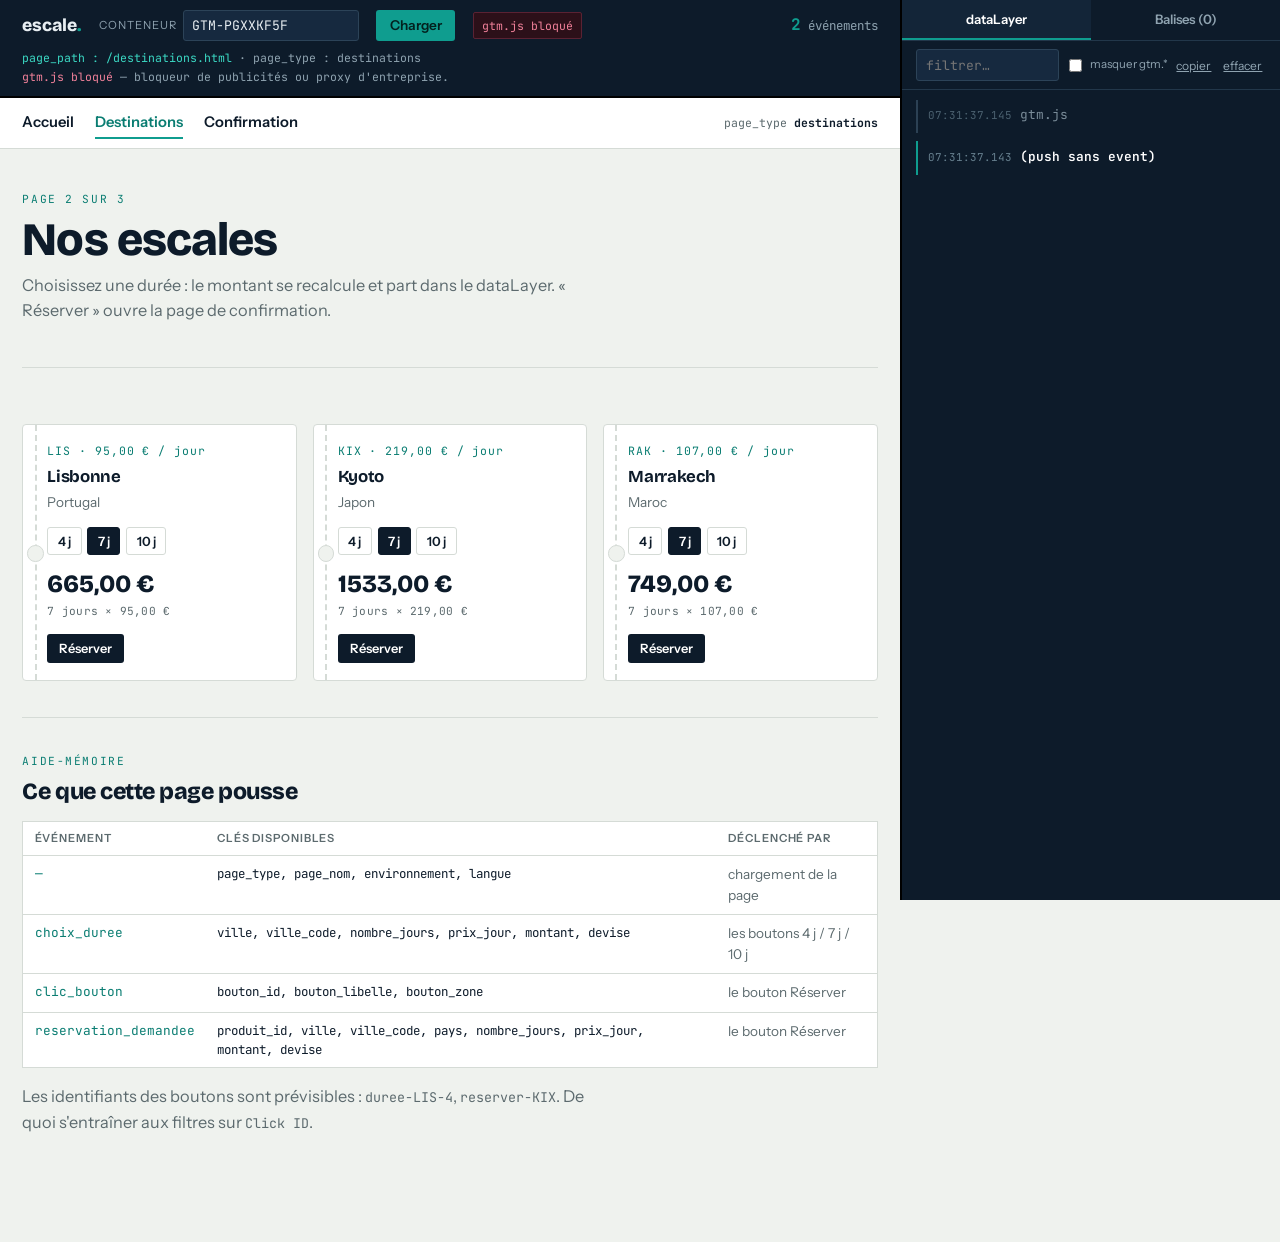
==== destinations.html @ 13f32eaa "Add files via upload" ====
<!DOCTYPE html>
<html lang="fr">
<head>
<meta charset="utf-8">
<meta name="viewport" content="width=device-width, initial-scale=1">
<title>Escale — destinations</title>
<link rel="preconnect" href="https://fonts.googleapis.com">
<link rel="preconnect" href="https://fonts.gstatic.com" crossorigin>
<link href="https://fonts.googleapis.com/css2?family=Bricolage+Grotesque:opsz,wght@12..96,500;12..96,700;12..96,800&family=Instrument+Sans:wght@400;500;600&family=JetBrains+Mono:wght@400;600&display=swap" rel="stylesheet">
<link rel="stylesheet" href="escale.css">

<!-- dataLayer + moniteur : AVANT tout le reste -->
<script>
window.dataLayer = window.dataLayer || [];
window.__journal = [];
window.__tampon = [];
window.__journaliser = function (m) { window.__tampon.push(m); };
window.escaleTag = function (n, d) { (window.__tagsEnAttente = window.__tagsEnAttente || []).push([n, d]); };

(function () {
  function installerHook() {
    var dl = window.dataLayer;
    if (!dl || (dl.push && dl.push.__hooke)) return;
    var origine = dl.push;
    var wrapper = function () {
      for (var i = 0; i < arguments.length; i++) {
        try { window.__journaliser(arguments[i]); } catch (e) {}
      }
      return origine.apply(dl, arguments);
    };
    wrapper.__hooke = true;
    dl.push = wrapper;
  }
  window.__installerHook = installerHook;
  installerHook();
  setInterval(installerHook, 400);
})();

dataLayer.push({
  page_type: 'destinations',
  page_nom: 'Liste des destinations',
  environnement: 'formation',
  langue: 'fr'
});
</script>
</head>
<body data-page="destinations">

<header class="barre">
  <div class="barre-inner">
    <div class="marque">escale<span>.</span></div>
    <div class="champ">
      <label for="id-conteneur">Conteneur</label>
      <input type="text" id="id-conteneur" value="GTM-PGXXKF5F" placeholder="GTM-XXXXXXX" spellcheck="false" autocomplete="off">
    </div>
    <button class="btn" id="btn-charger">Charger</button>
    <span class="etat" id="etat-gtm">en attente</span>
    <div class="compteur"><b id="compteur">0</b> événements</div>
    <p class="diag" id="diagnostic"></p>
  </div>
</header>

<nav class="nav">
  <div class="nav-inner">
    <a href="index.html">Accueil</a>
    <a href="destinations.html" aria-current="page">Destinations</a>
    <a href="merci.html">Confirmation</a>
    <span class="chemin">page_type <b>destinations</b></span>
  </div>
</nav>

<main>

  <section class="hero">
    <span class="eyebrow">Page 2 sur 3</span>
    <h1>Nos escales</h1>
    <p class="chapo">Choisissez une durée : le montant se recalcule et part dans le dataLayer. « Réserver » ouvre la page de confirmation.</p>
  </section>

  <section id="offres">
    <div class="villes" id="liste-offres"></div>
    <p class="msg" id="msg-reservation" hidden></p>
  </section>

  <section id="cles">
    <span class="eyebrow">Aide-mémoire</span>
    <h2>Ce que cette page pousse</h2>
    <table class="cles">
      <tr><th>Événement</th><th>Clés disponibles</th><th>Déclenché par</th></tr>
      <tr><td>—</td><td>page_type, page_nom, environnement, langue</td><td>chargement de la page</td></tr>
      <tr><td>choix_duree</td><td>ville, ville_code, nombre_jours, prix_jour, montant, devise</td><td>les boutons 4 j / 7 j / 10 j</td></tr>
      <tr><td>clic_bouton</td><td>bouton_id, bouton_libelle, bouton_zone</td><td>le bouton Réserver</td></tr>
      <tr><td>reservation_demandee</td><td>produit_id, ville, ville_code, pays, nombre_jours, prix_jour, montant, devise</td><td>le bouton Réserver</td></tr>
    </table>
    <p class="chapo" style="margin-top:1rem">Les identifiants des boutons sont prévisibles : <code>duree-LIS-4</code>, <code>reserver-KIX</code>. De quoi s'entraîner aux filtres sur <code>Click ID</code>.</p>
  </section>

</main>

<button class="dock-bascule" id="dock-bascule" aria-expanded="false">Journal (<span id="compteur-mobile">0</span>)</button>

<aside class="dock" id="dock" aria-label="Journal">
  <div class="dock-tete">
    <button data-panneau="flux" aria-selected="true">dataLayer</button>
    <button data-panneau="balises" aria-selected="false">Balises (<span id="compteur-balises">0</span>)</button>
  </div>
  <div class="dock-outils">
    <input type="search" id="filtre" placeholder="filtrer…" aria-label="Filtrer">
    <label class="bascule"><input type="checkbox" id="masquer-gtm"> masquer gtm.*</label>
    <button class="mini-lien" id="btn-copier">copier</button>
    <button class="mini-lien" id="btn-effacer">effacer</button>
  </div>
  <div class="panneau" id="flux" data-actif="1"><p class="panneau-vide">En attente du premier push…</p></div>
  <div class="panneau" id="balises"><p class="panneau-vide">Aucune balise déclenchée.<br><br>Créez une balise <b>HTML personnalisé</b> dans GTM :<br><code>&lt;script&gt;escaleTag('Nom', {ville: {{DL - ville}}});&lt;/script&gt;</code><br><br>Elle s'affichera ici avec les valeurs résolues.</p></div>
</aside>

<script src="escale.js"></script>
</body>
</html>
---- escale.css ----
/* ============================================================
   Escale — bac à sable GTM · feuille de style partagée
   ============================================================ */
:root{
  --nuit:#0D1B2A; --nuit-clair:#16293F;
  --papier:#EFF2EE; --carte:#FFFFFF;
  --signal:#0F9D8F; --signal-sombre:#0A7D72;
  --ambre:#F5A623; --grenat:#C7375A;
  --trait:#D5DBD6; --gris:#5C6A6E;
  --dock:380px;
  --serif:'Bricolage Grotesque', system-ui, sans-serif;
  --texte:'Instrument Sans', system-ui, sans-serif;
  --mono:'JetBrains Mono', ui-monospace, monospace;
}
*{box-sizing:border-box}
body{margin:0;background:var(--papier);color:var(--nuit);font-family:var(--texte);font-size:16px;line-height:1.55;padding-right:var(--dock)}
h1,h2,h3{font-family:var(--serif);font-weight:800;letter-spacing:-.02em;margin:0}
h1{font-size:clamp(1.9rem,4vw,2.9rem);line-height:1.05}
h2{font-size:1.45rem;line-height:1.15}
h3{font-size:1.05rem;font-weight:700}
p{margin:.5rem 0}
a{color:var(--signal-sombre)}
code,.mono{font-family:var(--mono);font-size:.82em}
button{font-family:var(--texte);cursor:pointer;border:none;border-radius:3px}
:focus-visible{outline:2px solid var(--signal);outline-offset:2px}

/* ---------- barre ---------- */
.barre{position:sticky;top:0;z-index:60;background:var(--nuit);color:#E8EEF2;border-bottom:2px solid #000}
.barre-inner{max-width:980px;margin:0 auto;padding:.6rem 1.4rem;display:flex;flex-wrap:wrap;gap:.5rem 1.1rem;align-items:center}
.marque{font-family:var(--serif);font-weight:800;font-size:1.1rem}
.marque span{color:var(--signal)}
.champ{display:flex;gap:.35rem;align-items:center}
.champ label{font-size:.7rem;text-transform:uppercase;letter-spacing:.09em;color:#8FA3B0}
input[type=text],input[type=search]{font-family:var(--mono);font-size:.82rem;background:var(--nuit-clair);color:#E8EEF2;border:1px solid #2C4358;border-radius:3px;padding:.4rem .55rem}
.barre input{width:11rem}
.btn{background:var(--signal);color:#03211E;font-weight:600;font-size:.85rem;padding:.45rem .85rem}
.btn:hover{background:#12B3A3}
.etat{font-family:var(--mono);font-size:.72rem;padding:.2rem .5rem;border-radius:2px;background:#2A1C10;color:var(--ambre);border:1px solid #4A3110}
.etat.ok{background:#052A26;color:var(--signal);border-color:#0A544C}
.etat.ko{background:#2C1019;color:#F08099;border-color:#5A2233}
.compteur{margin-left:auto;font-family:var(--mono);font-size:.78rem;color:#8FA3B0}
.compteur b{color:var(--signal);font-size:1rem}
.diag{flex-basis:100%;font-family:var(--mono);font-size:.72rem;color:#8FA3B0;margin:0;line-height:1.6}
.diag b{color:var(--ambre);font-weight:600}
.diag em{color:#3BD9C4;font-style:normal}
.diag s{color:#F08099;text-decoration:none}

/* ---------- navigation ---------- */
.nav{background:var(--carte);border-bottom:1px solid var(--trait)}
.nav-inner{max-width:980px;margin:0 auto;padding:.55rem 1.4rem;display:flex;flex-wrap:wrap;gap:.3rem 1.3rem;align-items:center}
.nav a{text-decoration:none;color:var(--nuit);font-weight:600;font-size:.92rem;padding:.25rem 0;border-bottom:2px solid transparent}
.nav a:hover{border-bottom-color:var(--trait)}
.nav a[aria-current="page"]{border-bottom-color:var(--signal);color:var(--signal-sombre)}
.nav .chemin{margin-left:auto;font-family:var(--mono);font-size:.72rem;color:var(--gris)}
.nav .chemin b{color:var(--nuit)}

/* ---------- contenu ---------- */
main{max-width:980px;margin:0 auto;padding:0 1.4rem 4rem}
section{padding:2.2rem 0;border-bottom:1px solid var(--trait)}
section:last-child{border-bottom:none}
.eyebrow{font-family:var(--mono);font-size:.7rem;letter-spacing:.14em;text-transform:uppercase;color:var(--signal-sombre);margin-bottom:.5rem;display:block}
.chapo{font-size:1.02rem;color:var(--gris);max-width:54ch}
.hero{padding:2.6rem 0 2.2rem;border-bottom:1px solid var(--trait)}
.actions{display:flex;flex-wrap:wrap;gap:.5rem;margin-top:1.2rem}
.btn-clair{background:var(--nuit);color:#fff;font-weight:600;font-size:.9rem;padding:.6rem 1.05rem;text-decoration:none;display:inline-block}
.btn-clair:hover{background:var(--nuit-clair);color:#fff}
.btn-bord{background:transparent;color:var(--nuit);border:1px solid var(--nuit);font-weight:600;font-size:.9rem;padding:.6rem 1.05rem;text-decoration:none;display:inline-block}
.btn-bord:hover{background:#E2E7E3}
.msg{margin-top:.7rem;font-size:.88rem;color:var(--signal-sombre);font-weight:600}
.msg.err{color:var(--grenat)}

/* ---------- cartes villes ---------- */
.villes{display:grid;grid-template-columns:repeat(auto-fit,minmax(250px,1fr));gap:1rem;margin-top:1.3rem}
.ville{background:var(--carte);border:1px solid var(--trait);border-radius:4px;padding:1.1rem 1.1rem 1.1rem 1.5rem;position:relative;overflow:hidden}
.ville::before{content:"";position:absolute;left:.7rem;top:0;bottom:0;border-left:2px dashed var(--trait)}
.ville::after{content:"";position:absolute;left:.25rem;top:50%;width:.9rem;height:.9rem;margin-top:-.45rem;border-radius:50%;background:var(--papier);border:1px solid var(--trait)}
.code-vol{font-family:var(--mono);font-size:.72rem;color:var(--signal-sombre);letter-spacing:.08em}
.ville h3{margin:.25rem 0 .1rem}
.ville .pays{font-size:.85rem;color:var(--gris)}
.jours{display:flex;gap:.35rem;margin:.9rem 0 .6rem;flex-wrap:wrap}
.jours button{background:transparent;border:1px solid var(--trait);color:var(--nuit);font-size:.8rem;font-weight:600;padding:.35rem .6rem}
.jours button[aria-pressed="true"]{background:var(--nuit);color:#fff;border-color:var(--nuit)}
.montant{font-family:var(--serif);font-size:1.55rem;font-weight:800;margin:.2rem 0 .8rem}
.montant small{font-family:var(--mono);font-size:.7rem;font-weight:400;color:var(--gris);display:block;letter-spacing:.02em}
.btn-mini{background:var(--nuit);color:#fff;font-size:.8rem;padding:.45rem .75rem;font-weight:600}
.btn-mini.creux{background:transparent;color:var(--nuit);border:1px solid var(--trait)}
.btn-mini.creux:hover{border-color:var(--nuit)}

/* ---------- reçu ---------- */
.recu{background:var(--carte);border:1px solid var(--trait);border-radius:4px;padding:1.5rem 1.5rem 1.5rem 2.1rem;position:relative;overflow:hidden;max-width:460px;margin-top:1.3rem}
.recu::before{content:"";position:absolute;left:1rem;top:0;bottom:0;border-left:2px dashed var(--trait)}
.recu-tampon{display:inline-block;font-family:var(--mono);font-size:.7rem;letter-spacing:.1em;text-transform:uppercase;color:var(--signal-sombre);border:1px solid var(--signal);padding:.2rem .5rem;border-radius:2px}
.recu dl{display:grid;grid-template-columns:auto 1fr;gap:.35rem 1rem;margin:1rem 0 0}
.recu dt{color:var(--gris);font-size:.75rem;text-transform:uppercase;letter-spacing:.06em}
.recu dd{margin:0;font-family:var(--mono);font-size:.88rem}
.recu .total{font-family:var(--serif);font-size:1.6rem;font-weight:800;margin-top:1rem}

/* ---------- tableau des variables ---------- */
.cles{width:100%;border-collapse:collapse;margin-top:1rem;font-size:.85rem;background:var(--carte);border:1px solid var(--trait)}
.cles th,.cles td{text-align:left;padding:.5rem .7rem;border-bottom:1px solid var(--trait);vertical-align:top}
.cles th{font-size:.7rem;text-transform:uppercase;letter-spacing:.08em;color:var(--gris);font-weight:600}
.cles tr:last-child td{border-bottom:none}
.cles td:first-child{font-family:var(--mono);font-size:.8rem;color:var(--signal-sombre);white-space:nowrap}
.cles td:nth-child(2){font-family:var(--mono);font-size:.78rem;color:var(--nuit)}
.cles td:last-child{color:var(--gris)}

/* ---------- dock ---------- */
.dock{position:fixed;top:0;right:0;bottom:0;width:var(--dock);z-index:70;background:var(--nuit);color:#DCE6EC;display:flex;flex-direction:column;border-left:2px solid #000}
.dock-tete{display:flex;border-bottom:1px solid #22374A}
.dock-tete button{flex:1;background:transparent;color:#8FA3B0;font-size:.82rem;font-weight:600;padding:.7rem .5rem;border-bottom:2px solid transparent;border-radius:0}
.dock-tete button[aria-selected="true"]{color:#fff;border-bottom-color:var(--signal);background:#132538}
.dock-outils{display:flex;gap:.35rem;flex-wrap:wrap;padding:.5rem .9rem;border-bottom:1px solid #22374A;align-items:center}
.dock-outils input[type=search]{flex:1;min-width:6rem}
.mini-lien{background:none;border:none;color:#8FA3B0;font-size:.75rem;text-decoration:underline;padding:.2rem;cursor:pointer}
.mini-lien:hover{color:var(--signal)}
.bascule{display:flex;align-items:center;gap:.3rem;font-size:.72rem;color:#8FA3B0;cursor:pointer}
.panneau{flex:1;overflow-y:auto;padding:.6rem .9rem 2rem;display:none}
.panneau[data-actif="1"]{display:block}
.entree{border-left:2px solid var(--signal);padding:.35rem 0 .5rem .6rem;margin-bottom:.5rem}
.entree.gtm{border-left-color:#3A5266;opacity:.7}
.entree.balise{border-left-color:#fff}
.entree-tete{display:flex;gap:.5rem;align-items:baseline;cursor:pointer}
.horo{font-family:var(--mono);font-size:.68rem;color:#67808F;flex-shrink:0}
.nom{font-family:var(--mono);font-size:.8rem;font-weight:600;color:#fff;word-break:break-all}
.entree.gtm .nom{color:#A8BCC8;font-weight:400}
.entree pre{display:none;margin:.4rem 0 0;padding:.5rem;background:#081420;border:1px solid #1D3247;border-radius:3px;font-family:var(--mono);font-size:.7rem;line-height:1.45;color:#B6D8D2;white-space:pre-wrap;word-break:break-word;max-height:16rem;overflow:auto}
.entree.ouvert pre{display:block}
.panneau-vide{color:#67808F;font-size:.82rem;padding:1rem 0;line-height:1.6}
.panneau-vide code{color:#3BD9C4;background:#0A1D2C;padding:.1rem .3rem;border-radius:2px}
.dock-bascule{display:none}

@media (prefers-reduced-motion:no-preference){
  .entree{animation:apparait .28s ease-out}
  @keyframes apparait{from{opacity:0;transform:translateY(-4px)}to{opacity:1;transform:none}}
}
@media (max-width:1000px){
  body{padding-right:0}
  .dock{top:auto;left:0;width:auto;height:60vh;transform:translateY(100%);transition:transform .25s ease;border-left:none;border-top:2px solid #000}
  .dock.ouvert{transform:none}
  .dock-bascule{display:block;position:fixed;right:1rem;bottom:1rem;z-index:80;background:var(--signal);color:#03211E;font-weight:700;font-size:.85rem;padding:.7rem 1rem;box-shadow:0 4px 14px rgba(0,0,0,.25);border-radius:3px}
  .compteur{margin-left:0}
  .nav .chemin{margin-left:0;flex-basis:100%}
}
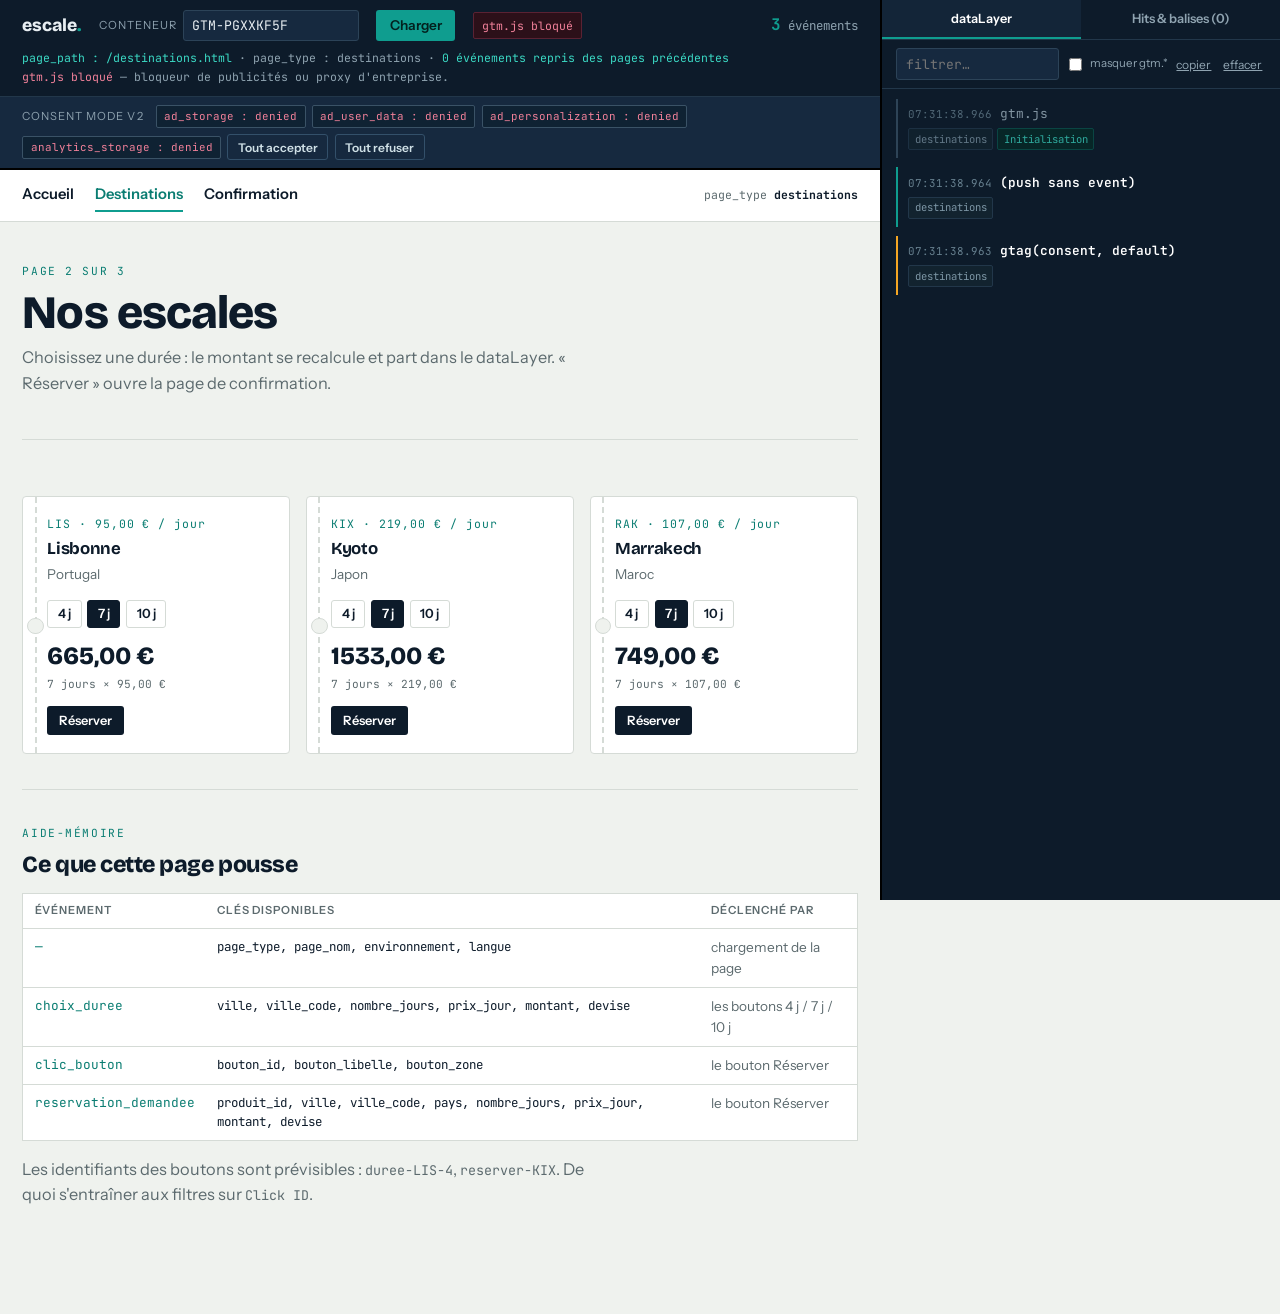
==== commit 12ad931d: "Add files via upload" ====
--- a/destinations.html
+++ b/destinations.html
@@ -36,6 +36,23 @@
   setInterval(installerHook, 400);
 })();
 
+// Consent Mode v2 — restauré depuis la session, AVANT le chargement de GTM.
+function gtag() { dataLayer.push(arguments); }
+window.__consentInitial = { ad_storage: 'denied', ad_user_data: 'denied', ad_personalization: 'denied', analytics_storage: 'denied' };
+try {
+  var sauvegarde = sessionStorage.getItem('escale_consent');
+  if (sauvegarde) window.__consentInitial = JSON.parse(sauvegarde);
+} catch (e) {}
+gtag('consent', 'default', {
+  ad_storage: window.__consentInitial.ad_storage,
+  ad_user_data: window.__consentInitial.ad_user_data,
+  ad_personalization: window.__consentInitial.ad_personalization,
+  analytics_storage: window.__consentInitial.analytics_storage,
+  functionality_storage: 'granted',
+  security_storage: 'granted',
+  wait_for_update: 500
+});
+
 dataLayer.push({
   page_type: 'destinations',
   page_nom: 'Liste des destinations',
@@ -57,6 +74,17 @@
     <span class="etat" id="etat-gtm">en attente</span>
     <div class="compteur"><b id="compteur">0</b> événements</div>
     <p class="diag" id="diagnostic"></p>
+  </div>
+  <div class="consent">
+    <div class="consent-inner">
+      <span class="titre">Consent Mode v2</span>
+      <button class="pastille" data-consent="ad_storage" data-etat="denied">ad_storage : denied</button>
+      <button class="pastille" data-consent="ad_user_data" data-etat="denied">ad_user_data : denied</button>
+      <button class="pastille" data-consent="ad_personalization" data-etat="denied">ad_personalization : denied</button>
+      <button class="pastille" data-consent="analytics_storage" data-etat="denied">analytics_storage : denied</button>
+      <button class="btn-fant" id="btn-tout-accepter">Tout accepter</button>
+      <button class="btn-fant" id="btn-tout-refuser">Tout refuser</button>
+    </div>
   </div>
 </header>
 
@@ -102,7 +130,7 @@
 <aside class="dock" id="dock" aria-label="Journal">
   <div class="dock-tete">
     <button data-panneau="flux" aria-selected="true">dataLayer</button>
-    <button data-panneau="balises" aria-selected="false">Balises (<span id="compteur-balises">0</span>)</button>
+    <button data-panneau="hits" aria-selected="false">Hits &amp; balises (<span id="compteur-hits">0</span>)</button>
   </div>
   <div class="dock-outils">
     <input type="search" id="filtre" placeholder="filtrer…" aria-label="Filtrer">
@@ -111,7 +139,7 @@
     <button class="mini-lien" id="btn-effacer">effacer</button>
   </div>
   <div class="panneau" id="flux" data-actif="1"><p class="panneau-vide">En attente du premier push…</p></div>
-  <div class="panneau" id="balises"><p class="panneau-vide">Aucune balise déclenchée.<br><br>Créez une balise <b>HTML personnalisé</b> dans GTM :<br><code>&lt;script&gt;escaleTag('Nom', {ville: {{DL - ville}}});&lt;/script&gt;</code><br><br>Elle s'affichera ici avec les valeurs résolues.</p></div>
+  <div class="panneau" id="hits"><p class="panneau-vide">Aucun hit sortant pour l'instant.<br><br>Les événements GA4, Google Ads et Meta envoyés par vos balises s'afficheront ici automatiquement, avec leurs paramètres.<br><br>Une balise <b>HTML personnalisé</b> appelant <code>escaleTag('Nom', {…})</code> s'y affiche aussi.</p></div>
 </aside>
 
 <script src="escale.js"></script>
--- a/escale.css
+++ b/escale.css
@@ -5,9 +5,9 @@
   --nuit:#0D1B2A; --nuit-clair:#16293F;
   --papier:#EFF2EE; --carte:#FFFFFF;
   --signal:#0F9D8F; --signal-sombre:#0A7D72;
-  --ambre:#F5A623; --grenat:#C7375A;
+  --ambre:#F5A623; --grenat:#C7375A; --violet:#7C6BF0;
   --trait:#D5DBD6; --gris:#5C6A6E;
-  --dock:380px;
+  --dock:400px;
   --serif:'Bricolage Grotesque', system-ui, sans-serif;
   --texte:'Instrument Sans', system-ui, sans-serif;
   --mono:'JetBrains Mono', ui-monospace, monospace;
@@ -35,6 +35,8 @@
 .barre input{width:11rem}
 .btn{background:var(--signal);color:#03211E;font-weight:600;font-size:.85rem;padding:.45rem .85rem}
 .btn:hover{background:#12B3A3}
+.btn-fant{background:transparent;color:#CFE0E6;border:1px solid #33506A;font-size:.75rem;padding:.28rem .6rem;font-weight:600}
+.btn-fant:hover{background:var(--nuit-clair)}
 .etat{font-family:var(--mono);font-size:.72rem;padding:.2rem .5rem;border-radius:2px;background:#2A1C10;color:var(--ambre);border:1px solid #4A3110}
 .etat.ok{background:#052A26;color:var(--signal);border-color:#0A544C}
 .etat.ko{background:#2C1019;color:#F08099;border-color:#5A2233}
@@ -44,6 +46,13 @@
 .diag b{color:var(--ambre);font-weight:600}
 .diag em{color:#3BD9C4;font-style:normal}
 .diag s{color:#F08099;text-decoration:none}
+
+/* ---------- consentement ---------- */
+.consent{background:var(--nuit-clair);border-top:1px solid #22374A}
+.consent-inner{max-width:980px;margin:0 auto;padding:.5rem 1.4rem;display:flex;flex-wrap:wrap;gap:.4rem;align-items:center}
+.consent-inner .titre{font-size:.7rem;text-transform:uppercase;letter-spacing:.09em;color:#8FA3B0;margin-right:.4rem}
+.pastille{font-family:var(--mono);font-size:.68rem;padding:.22rem .45rem;border-radius:2px;border:1px solid #3A5266;background:#0F2233;color:#F08099;cursor:pointer}
+.pastille[data-etat="granted"]{color:#3BD9C4;border-color:#0F6E64;background:#062A26}
 
 /* ---------- navigation ---------- */
 .nav{background:var(--carte);border-bottom:1px solid var(--trait)}
@@ -81,7 +90,7 @@
 .jours button{background:transparent;border:1px solid var(--trait);color:var(--nuit);font-size:.8rem;font-weight:600;padding:.35rem .6rem}
 .jours button[aria-pressed="true"]{background:var(--nuit);color:#fff;border-color:var(--nuit)}
 .montant{font-family:var(--serif);font-size:1.55rem;font-weight:800;margin:.2rem 0 .8rem}
-.montant small{font-family:var(--mono);font-size:.7rem;font-weight:400;color:var(--gris);display:block;letter-spacing:.02em}
+.montant small{font-family:var(--mono);font-size:.7rem;font-weight:400;color:var(--gris);display:block}
 .btn-mini{background:var(--nuit);color:#fff;font-size:.8rem;padding:.45rem .75rem;font-weight:600}
 .btn-mini.creux{background:transparent;color:var(--nuit);border:1px solid var(--trait)}
 .btn-mini.creux:hover{border-color:var(--nuit)}
@@ -95,34 +104,43 @@
 .recu dd{margin:0;font-family:var(--mono);font-size:.88rem}
 .recu .total{font-family:var(--serif);font-size:1.6rem;font-weight:800;margin-top:1rem}
 
-/* ---------- tableau des variables ---------- */
+/* ---------- tableau des clés ---------- */
 .cles{width:100%;border-collapse:collapse;margin-top:1rem;font-size:.85rem;background:var(--carte);border:1px solid var(--trait)}
 .cles th,.cles td{text-align:left;padding:.5rem .7rem;border-bottom:1px solid var(--trait);vertical-align:top}
 .cles th{font-size:.7rem;text-transform:uppercase;letter-spacing:.08em;color:var(--gris);font-weight:600}
 .cles tr:last-child td{border-bottom:none}
 .cles td:first-child{font-family:var(--mono);font-size:.8rem;color:var(--signal-sombre);white-space:nowrap}
-.cles td:nth-child(2){font-family:var(--mono);font-size:.78rem;color:var(--nuit)}
+.cles td:nth-child(2){font-family:var(--mono);font-size:.78rem}
 .cles td:last-child{color:var(--gris)}
 
 /* ---------- dock ---------- */
 .dock{position:fixed;top:0;right:0;bottom:0;width:var(--dock);z-index:70;background:var(--nuit);color:#DCE6EC;display:flex;flex-direction:column;border-left:2px solid #000}
 .dock-tete{display:flex;border-bottom:1px solid #22374A}
-.dock-tete button{flex:1;background:transparent;color:#8FA3B0;font-size:.82rem;font-weight:600;padding:.7rem .5rem;border-bottom:2px solid transparent;border-radius:0}
+.dock-tete button{flex:1;background:transparent;color:#8FA3B0;font-size:.8rem;font-weight:600;padding:.7rem .4rem;border-bottom:2px solid transparent;border-radius:0}
 .dock-tete button[aria-selected="true"]{color:#fff;border-bottom-color:var(--signal);background:#132538}
 .dock-outils{display:flex;gap:.35rem;flex-wrap:wrap;padding:.5rem .9rem;border-bottom:1px solid #22374A;align-items:center}
-.dock-outils input[type=search]{flex:1;min-width:6rem}
+.dock-outils input[type=search]{flex:1;min-width:5rem}
 .mini-lien{background:none;border:none;color:#8FA3B0;font-size:.75rem;text-decoration:underline;padding:.2rem;cursor:pointer}
 .mini-lien:hover{color:var(--signal)}
 .bascule{display:flex;align-items:center;gap:.3rem;font-size:.72rem;color:#8FA3B0;cursor:pointer}
 .panneau{flex:1;overflow-y:auto;padding:.6rem .9rem 2rem;display:none}
 .panneau[data-actif="1"]{display:block}
-.entree{border-left:2px solid var(--signal);padding:.35rem 0 .5rem .6rem;margin-bottom:.5rem}
-.entree.gtm{border-left-color:#3A5266;opacity:.7}
+
+.entree{border-left:2px solid var(--signal);padding:.35rem 0 .5rem .6rem;margin-bottom:.55rem}
+.entree.gtm{border-left-color:#3A5266;opacity:.75}
+.entree.conso{border-left-color:var(--ambre)}
+.entree.ga4{border-left-color:var(--violet)}
 .entree.balise{border-left-color:#fff}
+.entree.ancienne{opacity:.55}
 .entree-tete{display:flex;gap:.5rem;align-items:baseline;cursor:pointer}
 .horo{font-family:var(--mono);font-size:.68rem;color:#67808F;flex-shrink:0}
 .nom{font-family:var(--mono);font-size:.8rem;font-weight:600;color:#fff;word-break:break-all}
 .entree.gtm .nom{color:#A8BCC8;font-weight:400}
+.meta{margin:.25rem 0 0;display:flex;flex-wrap:wrap;gap:.25rem}
+.tag{font-family:var(--mono);font-size:.66rem;padding:.12rem .35rem;border-radius:2px;border:1px solid transparent;white-space:nowrap}
+.tag.page{background:#12232F;color:#7E97A6;border-color:#22374A}
+.tag.ga4{background:#1A1638;color:#B0A6F5;border-color:#3B3170}
+.tag.trig{background:#052A26;color:#3BD9C4;border-color:#0A544C}
 .entree pre{display:none;margin:.4rem 0 0;padding:.5rem;background:#081420;border:1px solid #1D3247;border-radius:3px;font-family:var(--mono);font-size:.7rem;line-height:1.45;color:#B6D8D2;white-space:pre-wrap;word-break:break-word;max-height:16rem;overflow:auto}
 .entree.ouvert pre{display:block}
 .panneau-vide{color:#67808F;font-size:.82rem;padding:1rem 0;line-height:1.6}
@@ -133,9 +151,9 @@
   .entree{animation:apparait .28s ease-out}
   @keyframes apparait{from{opacity:0;transform:translateY(-4px)}to{opacity:1;transform:none}}
 }
-@media (max-width:1000px){
+@media (max-width:1040px){
   body{padding-right:0}
-  .dock{top:auto;left:0;width:auto;height:60vh;transform:translateY(100%);transition:transform .25s ease;border-left:none;border-top:2px solid #000}
+  .dock{top:auto;left:0;width:auto;height:62vh;transform:translateY(100%);transition:transform .25s ease;border-left:none;border-top:2px solid #000}
   .dock.ouvert{transform:none}
   .dock-bascule{display:block;position:fixed;right:1rem;bottom:1rem;z-index:80;background:var(--signal);color:#03211E;font-weight:700;font-size:.85rem;padding:.7rem 1rem;box-shadow:0 4px 14px rgba(0,0,0,.25);border-radius:3px}
   .compteur{margin-left:0}
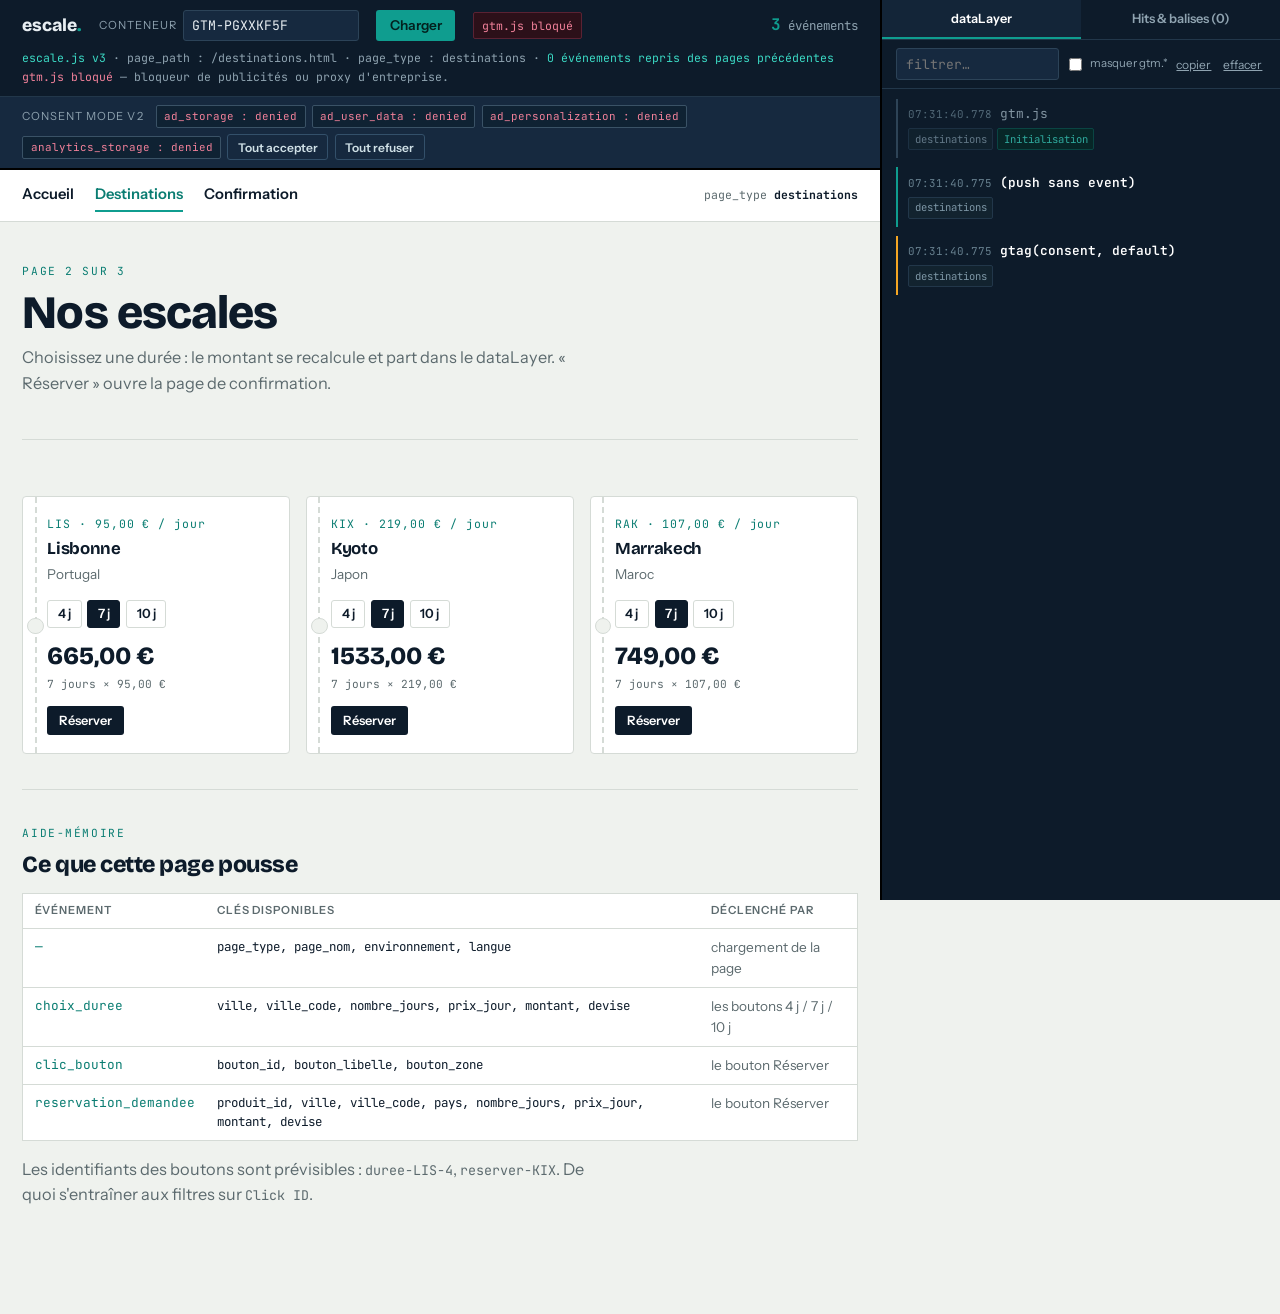
==== commit 0aa1df7b: "Add files via upload" ====
--- a/destinations.html
+++ b/destinations.html
@@ -7,7 +7,7 @@
 <link rel="preconnect" href="https://fonts.googleapis.com">
 <link rel="preconnect" href="https://fonts.gstatic.com" crossorigin>
 <link href="https://fonts.googleapis.com/css2?family=Bricolage+Grotesque:opsz,wght@12..96,500;12..96,700;12..96,800&family=Instrument+Sans:wght@400;500;600&family=JetBrains+Mono:wght@400;600&display=swap" rel="stylesheet">
-<link rel="stylesheet" href="escale.css">
+<link rel="stylesheet" href="escale.css?v=3">
 
 <!-- dataLayer + moniteur : AVANT tout le reste -->
 <script>
@@ -142,6 +142,6 @@
   <div class="panneau" id="hits"><p class="panneau-vide">Aucun hit sortant pour l'instant.<br><br>Les événements GA4, Google Ads et Meta envoyés par vos balises s'afficheront ici automatiquement, avec leurs paramètres.<br><br>Une balise <b>HTML personnalisé</b> appelant <code>escaleTag('Nom', {…})</code> s'y affiche aussi.</p></div>
 </aside>
 
-<script src="escale.js"></script>
+<script src="escale.js?v=3"></script>
 </body>
 </html>
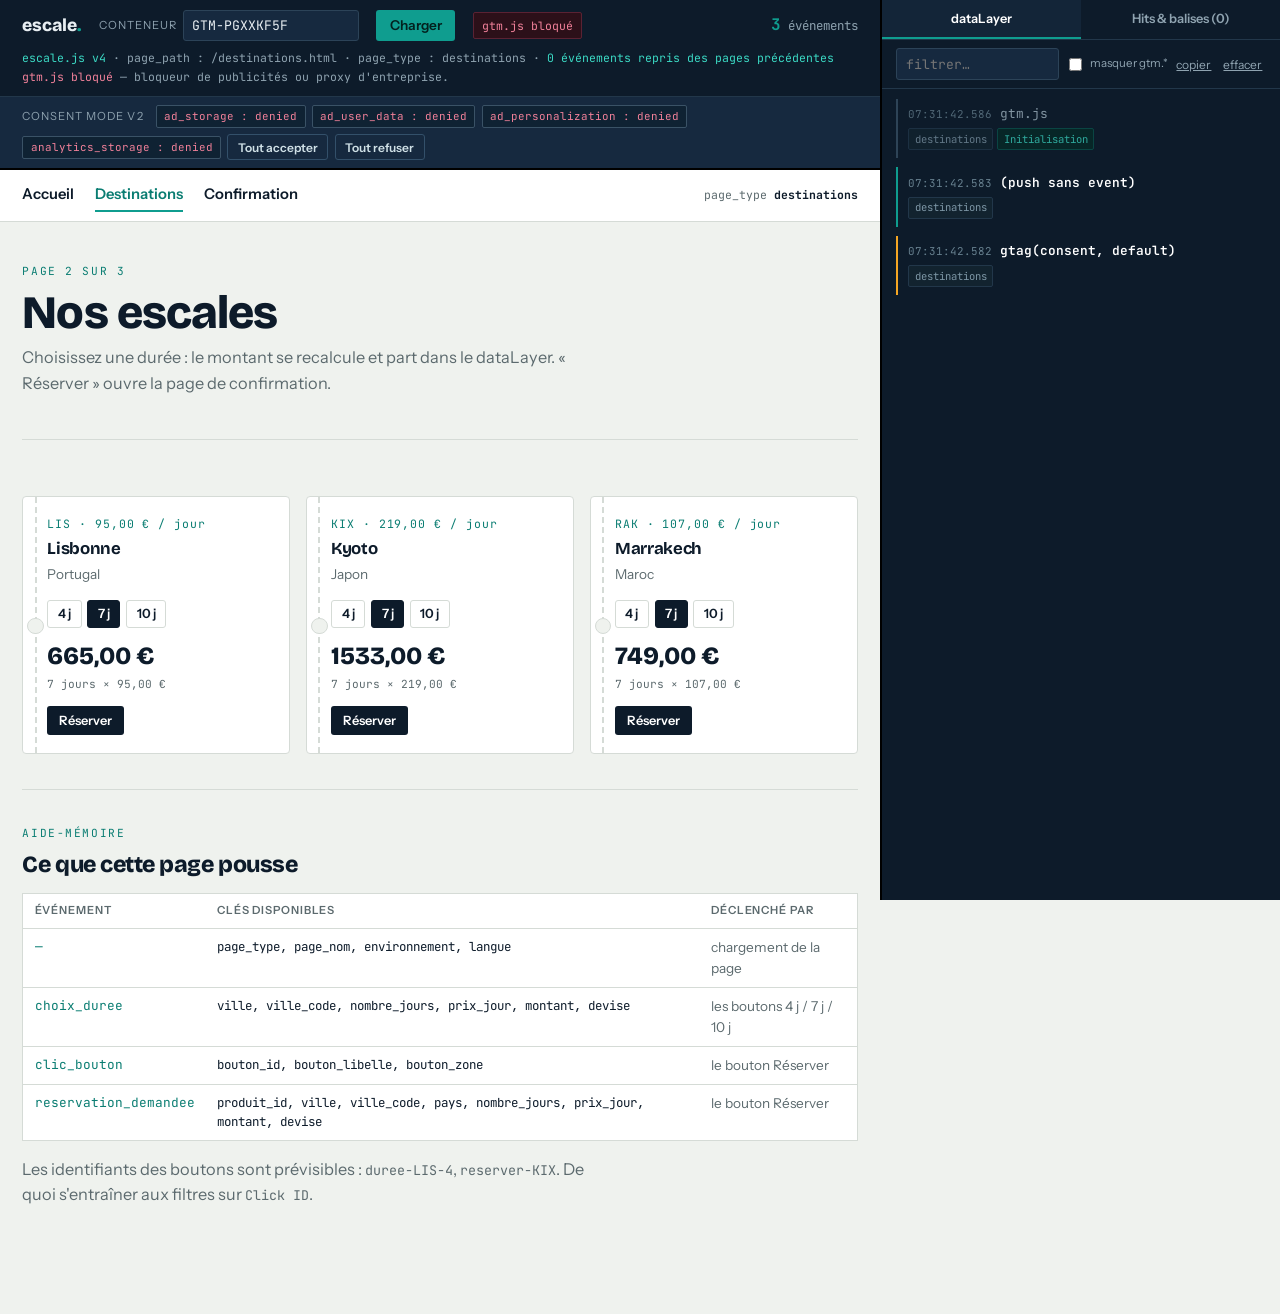
==== commit 687afb02: "Add files via upload" ====
--- a/destinations.html
+++ b/destinations.html
@@ -7,7 +7,7 @@
 <link rel="preconnect" href="https://fonts.googleapis.com">
 <link rel="preconnect" href="https://fonts.gstatic.com" crossorigin>
 <link href="https://fonts.googleapis.com/css2?family=Bricolage+Grotesque:opsz,wght@12..96,500;12..96,700;12..96,800&family=Instrument+Sans:wght@400;500;600&family=JetBrains+Mono:wght@400;600&display=swap" rel="stylesheet">
-<link rel="stylesheet" href="escale.css?v=3">
+<link rel="stylesheet" href="escale.css?v=4">
 
 <!-- dataLayer + moniteur : AVANT tout le reste -->
 <script>
@@ -142,6 +142,6 @@
   <div class="panneau" id="hits"><p class="panneau-vide">Aucun hit sortant pour l'instant.<br><br>Les événements GA4, Google Ads et Meta envoyés par vos balises s'afficheront ici automatiquement, avec leurs paramètres.<br><br>Une balise <b>HTML personnalisé</b> appelant <code>escaleTag('Nom', {…})</code> s'y affiche aussi.</p></div>
 </aside>
 
-<script src="escale.js?v=3"></script>
+<script src="escale.js?v=4"></script>
 </body>
 </html>
--- a/escale.css
+++ b/escale.css
@@ -141,6 +141,7 @@
 .tag.page{background:#12232F;color:#7E97A6;border-color:#22374A}
 .tag.ga4{background:#1A1638;color:#B0A6F5;border-color:#3B3170}
 .tag.trig{background:#052A26;color:#3BD9C4;border-color:#0A544C}
+.tag.conso{background:#2A1C10;color:#F5C06A;border-color:#4A3110}
 .entree pre{display:none;margin:.4rem 0 0;padding:.5rem;background:#081420;border:1px solid #1D3247;border-radius:3px;font-family:var(--mono);font-size:.7rem;line-height:1.45;color:#B6D8D2;white-space:pre-wrap;word-break:break-word;max-height:16rem;overflow:auto}
 .entree.ouvert pre{display:block}
 .panneau-vide{color:#67808F;font-size:.82rem;padding:1rem 0;line-height:1.6}
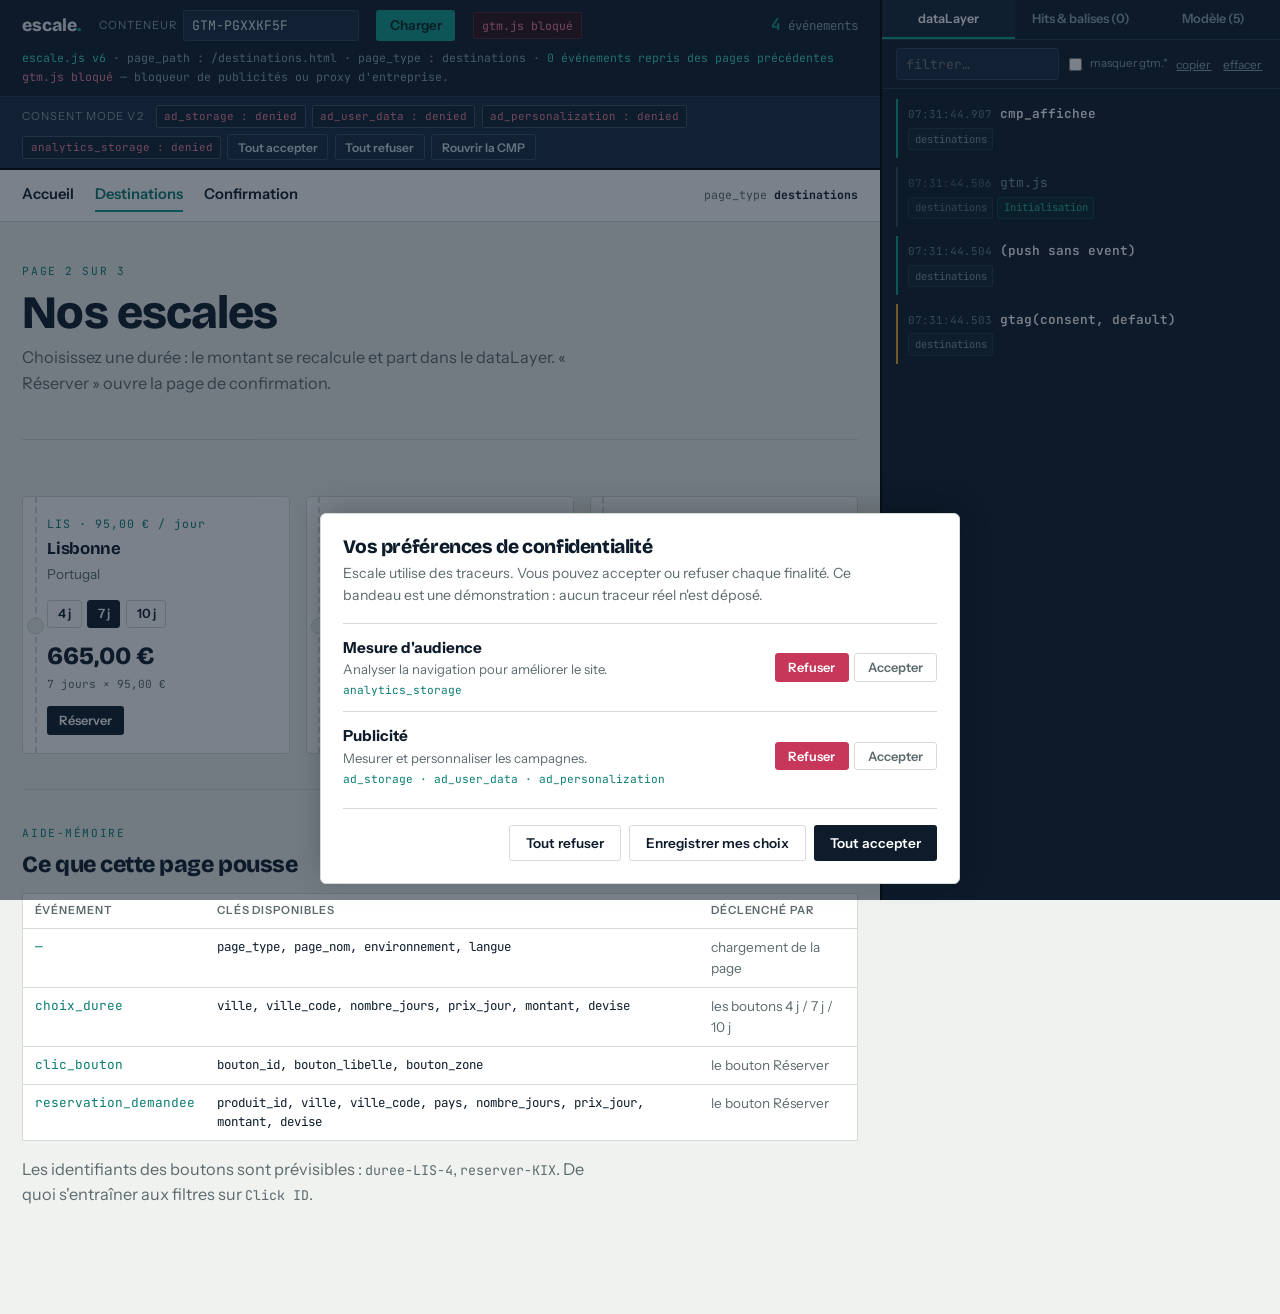
==== commit c419fdd7: "Add files via upload" ====
--- a/destinations.html
+++ b/destinations.html
@@ -7,7 +7,7 @@
 <link rel="preconnect" href="https://fonts.googleapis.com">
 <link rel="preconnect" href="https://fonts.gstatic.com" crossorigin>
 <link href="https://fonts.googleapis.com/css2?family=Bricolage+Grotesque:opsz,wght@12..96,500;12..96,700;12..96,800&family=Instrument+Sans:wght@400;500;600&family=JetBrains+Mono:wght@400;600&display=swap" rel="stylesheet">
-<link rel="stylesheet" href="escale.css?v=4">
+<link rel="stylesheet" href="escale.css?v=6">
 
 <!-- dataLayer + moniteur : AVANT tout le reste -->
 <script>
@@ -142,6 +142,6 @@
   <div class="panneau" id="hits"><p class="panneau-vide">Aucun hit sortant pour l'instant.<br><br>Les événements GA4, Google Ads et Meta envoyés par vos balises s'afficheront ici automatiquement, avec leurs paramètres.<br><br>Une balise <b>HTML personnalisé</b> appelant <code>escaleTag('Nom', {…})</code> s'y affiche aussi.</p></div>
 </aside>
 
-<script src="escale.js?v=4"></script>
+<script src="escale.js?v=6"></script>
 </body>
 </html>
--- a/escale.css
+++ b/escale.css
@@ -160,3 +160,31 @@
   .compteur{margin-left:0}
   .nav .chemin{margin-left:0;flex-basis:100%}
 }
+
+/* ---------- CMP de démonstration ---------- */
+.cmp-fond{position:fixed;inset:0;z-index:200;background:rgba(13,27,42,.55);display:flex;align-items:flex-end;justify-content:center;padding:1rem}
+.cmp{background:var(--carte);border:1px solid var(--trait);border-radius:6px;max-width:640px;width:100%;padding:1.4rem;box-shadow:0 -6px 30px rgba(0,0,0,.2)}
+.cmp h2{font-size:1.2rem;margin-bottom:.3rem}
+.cmp>p{font-size:.88rem;color:var(--gris);margin:0 0 1rem;max-width:58ch}
+.cmp-ligne{display:flex;gap:1rem;align-items:center;justify-content:space-between;padding:.75rem 0;border-top:1px solid var(--trait);flex-wrap:wrap}
+.cmp-ligne b{display:block;font-size:.95rem}
+.cmp-ligne span{display:block;font-size:.82rem;color:var(--gris)}
+.cmp-ligne em{display:block;font-family:var(--mono);font-size:.7rem;color:var(--signal-sombre);font-style:normal;margin-top:.15rem}
+.cmp-choix{display:flex;gap:.3rem;flex-shrink:0}
+.cmp-choix button{background:transparent;border:1px solid var(--trait);color:var(--gris);font-size:.8rem;font-weight:600;padding:.35rem .8rem}
+.cmp-choix button[aria-pressed="true"][data-val="granted"]{background:var(--signal);border-color:var(--signal);color:#03211E}
+.cmp-choix button[aria-pressed="true"][data-val="denied"]{background:var(--grenat);border-color:var(--grenat);color:#fff}
+.cmp-pied{display:flex;gap:.5rem;flex-wrap:wrap;justify-content:flex-end;padding-top:1rem;border-top:1px solid var(--trait);margin-top:.5rem}
+.cmp-btn{background:var(--nuit);color:#fff;font-weight:600;font-size:.85rem;padding:.55rem 1rem}
+.cmp-btn.creux{background:transparent;color:var(--nuit);border:1px solid var(--trait)}
+.cmp-btn.creux:hover{border-color:var(--nuit)}
+@media (max-width:1040px){.cmp-fond{align-items:center}}
+
+/* ---------- modèle de données ---------- */
+.mod-intro{font-size:.75rem;color:#67808F;line-height:1.5;margin:0 0 .8rem}
+.mod-ligne{display:grid;grid-template-columns:1fr;gap:.15rem;padding:.45rem 0;border-bottom:1px solid #1D3247}
+.mod-ligne:last-child{border-bottom:none}
+.mod-cle{font-family:var(--mono);font-size:.78rem;font-weight:600;color:#fff;word-break:break-all}
+.mod-val{font-family:var(--mono);font-size:.72rem;color:#B6D8D2;word-break:break-word}
+.mod-val.vide{color:#F08099;font-style:italic}
+.mod-ligne .tag{justify-self:start;margin-top:.15rem}
